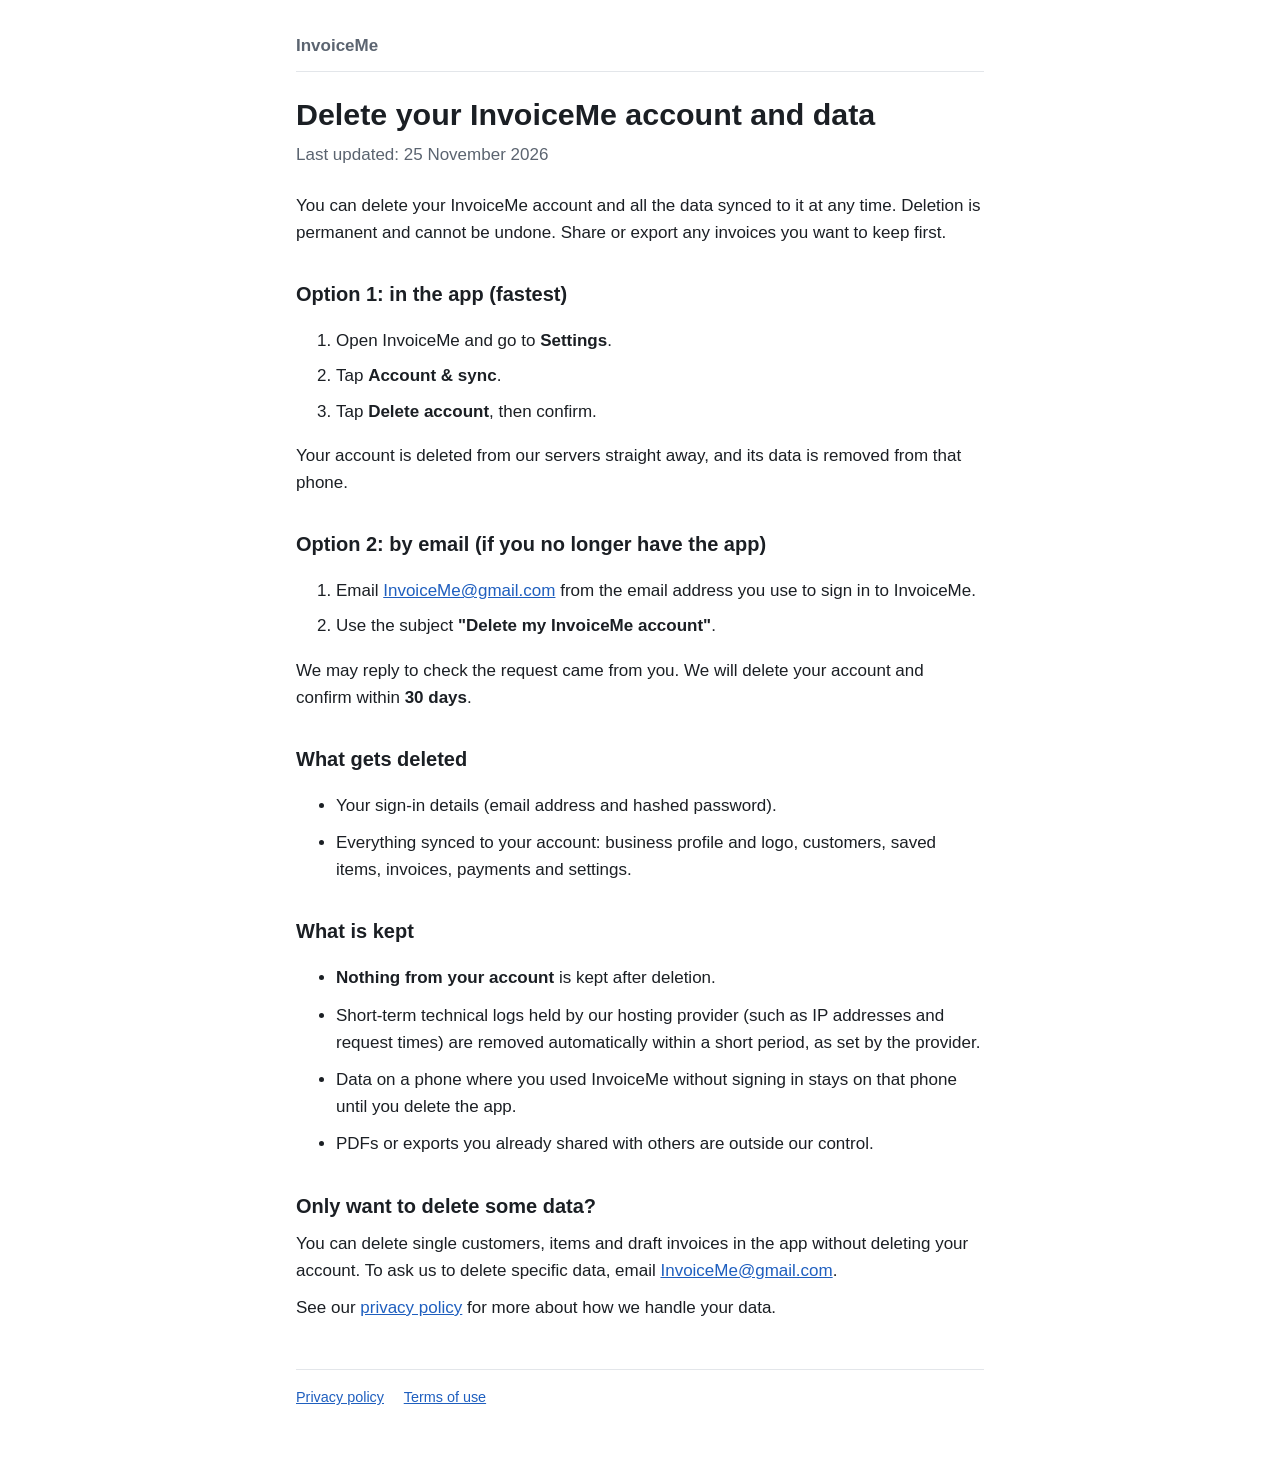
==== delete-account.html @ 8d62319c "Publish InvoiceMe privacy policy, terms and account deletion page Co-Authored-By: Claude Opus 5.5 <n" ====
<!doctype html>
<html lang="en-GB">
<head>
  <meta charset="utf-8">
  <meta name="viewport" content="width=device-width, initial-scale=1">
  <title>Delete your InvoiceMe account</title>
  <link rel="stylesheet" href="style.css">
</head>
<body>
<main>
  <header class="site"><a href="index.html">InvoiceMe</a></header>

  <h1>Delete your InvoiceMe account and data</h1>
  <p class="updated">Last updated: 25 November 2026</p>

  <p>You can delete your InvoiceMe account and all the data synced to it at any time. Deletion is permanent and cannot be undone. Share or export any invoices you want to keep first.</p>

  <h2>Option 1: in the app (fastest)</h2>
  <ol class="steps">
    <li>Open InvoiceMe and go to <strong>Settings</strong>.</li>
    <li>Tap <strong>Account &amp; sync</strong>.</li>
    <li>Tap <strong>Delete account</strong>, then confirm.</li>
  </ol>
  <p>Your account is deleted from our servers straight away, and its data is removed from that phone.</p>

  <h2>Option 2: by email (if you no longer have the app)</h2>
  <ol class="steps">
    <li>Email <a href="mailto:InvoiceMe@gmail.com">InvoiceMe@gmail.com</a> from the email address you use to sign in to InvoiceMe.</li>
    <li>Use the subject <strong>"Delete my InvoiceMe account"</strong>.</li>
  </ol>
  <p>We may reply to check the request came from you. We will delete your account and confirm within <strong>30 days</strong>.</p>

  <h2>What gets deleted</h2>
  <ul>
    <li>Your sign-in details (email address and hashed password).</li>
    <li>Everything synced to your account: business profile and logo, customers, saved items, invoices, payments and settings.</li>
  </ul>

  <h2>What is kept</h2>
  <ul>
    <li><strong>Nothing from your account</strong> is kept after deletion.</li>
    <li>Short-term technical logs held by our hosting provider (such as IP addresses and request times) are removed automatically within a short period, as set by the provider.</li>
    <li>Data on a phone where you used InvoiceMe without signing in stays on that phone until you delete the app.</li>
    <li>PDFs or exports you already shared with others are outside our control.</li>
  </ul>

  <h2>Only want to delete some data?</h2>
  <p>You can delete single customers, items and draft invoices in the app without deleting your account. To ask us to delete specific data, email <a href="mailto:InvoiceMe@gmail.com">InvoiceMe@gmail.com</a>.</p>

  <p>See our <a href="privacy.html">privacy policy</a> for more about how we handle your data.</p>

  <footer class="site">
    <a href="privacy.html">Privacy policy</a>
    <a href="terms.html">Terms of use</a>
  </footer>
</main>
</body>
</html>
---- style.css ----
/* Shared look for the InvoiceMe policy pages. */
:root {
  --bg: #ffffff;
  --ink: #1b1f24;
  --muted: #5b6470;
  --line: #e3e6ea;
  --accent: #1f5fbf;
  --todo-bg: #fff3b0;
  --todo-ink: #5c4400;
}
@media (prefers-color-scheme: dark) {
  :root {
    --bg: #14171b;
    --ink: #e9ecef;
    --muted: #a3abb5;
    --line: #2a2f36;
    --accent: #7fb0ff;
    --todo-bg: #4a3b00;
    --todo-ink: #ffe58a;
  }
}
* { box-sizing: border-box; }
body {
  margin: 0;
  background: var(--bg);
  color: var(--ink);
  font: 17px/1.6 -apple-system, BlinkMacSystemFont, "Segoe UI", Roboto, Helvetica, Arial, sans-serif;
}
main { max-width: 720px; margin: 0 auto; padding: 32px 16px 64px; }
header.site { border-bottom: 1px solid var(--line); padding-bottom: 12px; margin-bottom: 24px; }
header.site a { color: var(--muted); text-decoration: none; font-weight: 600; }
h1 { font-size: 1.9rem; line-height: 1.2; margin: 0 0 8px; }
h2 { font-size: 1.25rem; margin: 32px 0 8px; }
h3 { font-size: 1.05rem; margin: 20px 0 4px; }
p, li { margin: 0 0 10px; }
a { color: var(--accent); }
.updated { color: var(--muted); margin-bottom: 24px; }
.summary { border: 1px solid var(--line); border-radius: 10px; padding: 12px 20px; margin: 16px 0 8px; }
.steps li { margin-bottom: 8px; }
/* Details the owner still has to fill in. Remove the <mark> once filled. */
mark.todo { background: var(--todo-bg); color: var(--todo-ink); padding: 0 4px; border-radius: 4px; font-weight: 600; }
footer.site { border-top: 1px solid var(--line); margin-top: 48px; padding-top: 16px; color: var(--muted); font-size: 0.9rem; }
footer.site a { margin-right: 16px; }
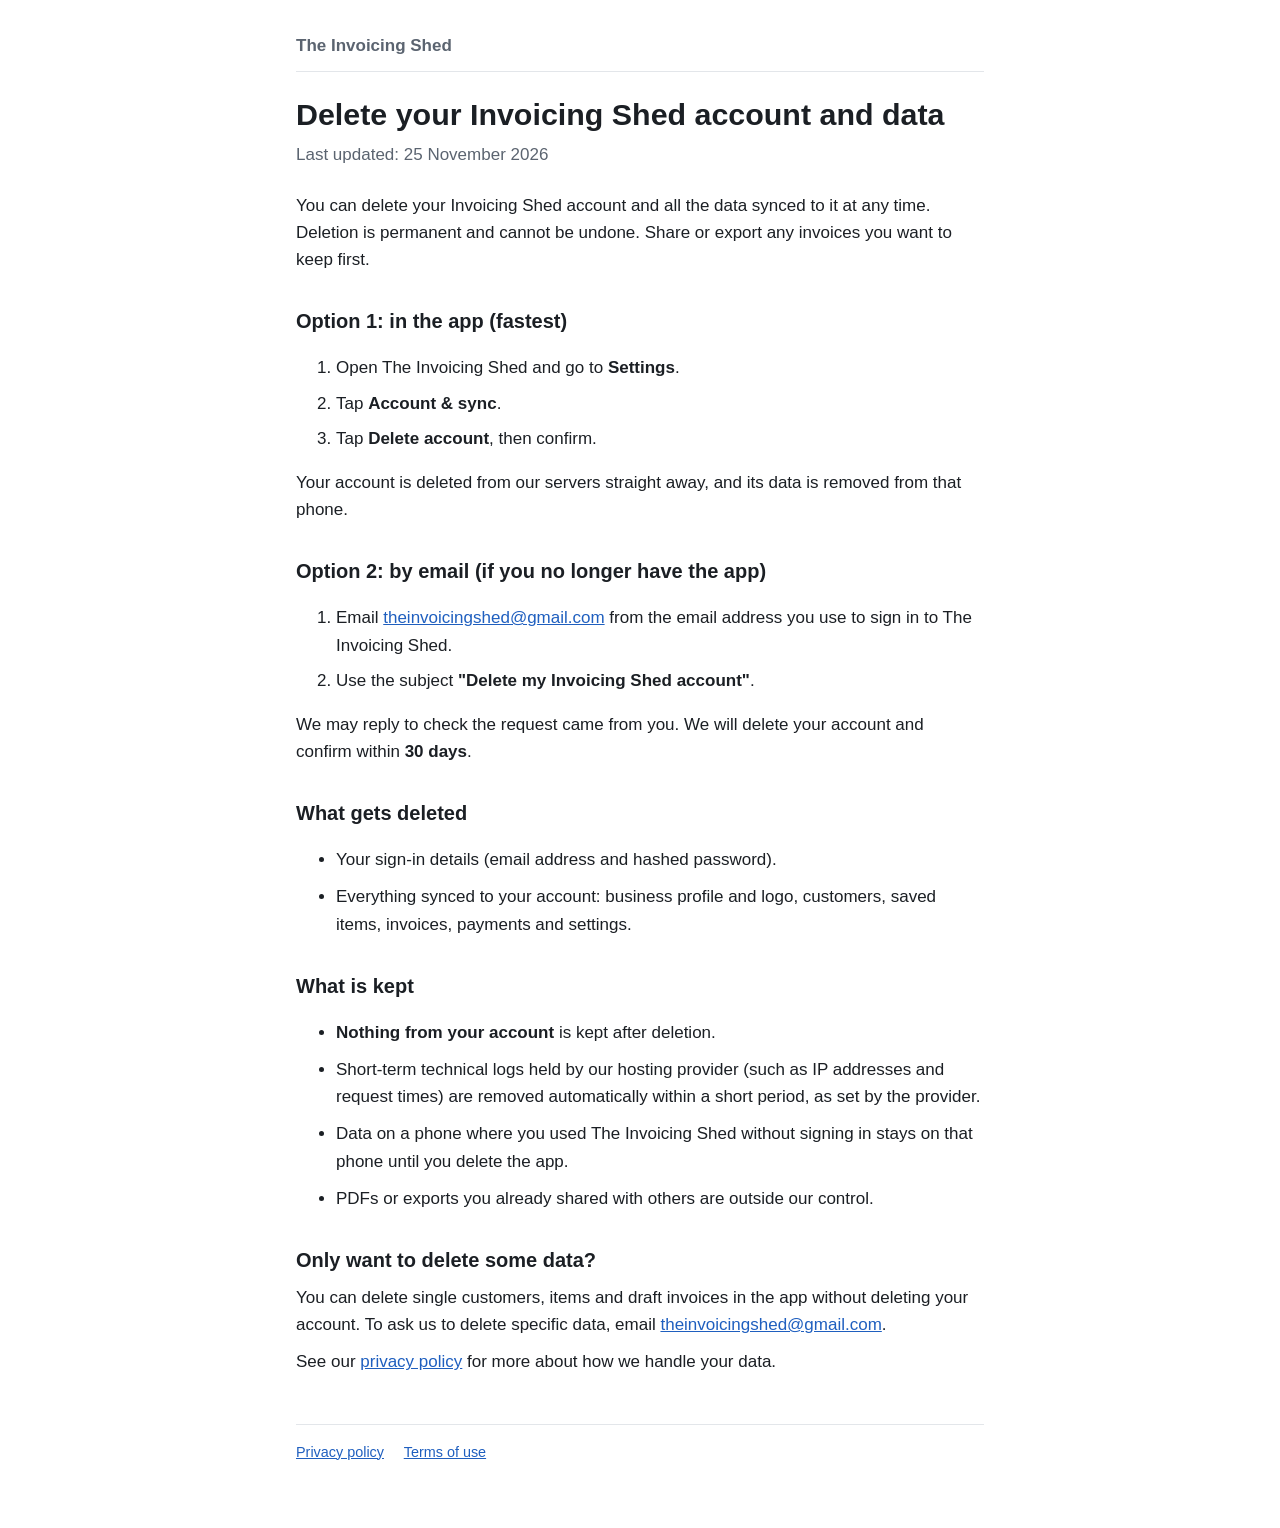
==== commit 80faf37f: "Rename to The Invoicing Shed Updates the name, publisher and contact email on all policy pages.  Co-" ====
--- a/delete-account.html
+++ b/delete-account.html
@@ -3,21 +3,21 @@
 <head>
   <meta charset="utf-8">
   <meta name="viewport" content="width=device-width, initial-scale=1">
-  <title>Delete your InvoiceMe account</title>
+  <title>Delete your Invoicing Shed account</title>
   <link rel="stylesheet" href="style.css">
 </head>
 <body>
 <main>
-  <header class="site"><a href="index.html">InvoiceMe</a></header>
+  <header class="site"><a href="index.html">The Invoicing Shed</a></header>
 
-  <h1>Delete your InvoiceMe account and data</h1>
+  <h1>Delete your Invoicing Shed account and data</h1>
   <p class="updated">Last updated: 25 November 2026</p>
 
-  <p>You can delete your InvoiceMe account and all the data synced to it at any time. Deletion is permanent and cannot be undone. Share or export any invoices you want to keep first.</p>
+  <p>You can delete your Invoicing Shed account and all the data synced to it at any time. Deletion is permanent and cannot be undone. Share or export any invoices you want to keep first.</p>
 
   <h2>Option 1: in the app (fastest)</h2>
   <ol class="steps">
-    <li>Open InvoiceMe and go to <strong>Settings</strong>.</li>
+    <li>Open The Invoicing Shed and go to <strong>Settings</strong>.</li>
     <li>Tap <strong>Account &amp; sync</strong>.</li>
     <li>Tap <strong>Delete account</strong>, then confirm.</li>
   </ol>
@@ -25,8 +25,8 @@
 
   <h2>Option 2: by email (if you no longer have the app)</h2>
   <ol class="steps">
-    <li>Email <a href="mailto:InvoiceMe@gmail.com">InvoiceMe@gmail.com</a> from the email address you use to sign in to InvoiceMe.</li>
-    <li>Use the subject <strong>"Delete my InvoiceMe account"</strong>.</li>
+    <li>Email <a href="mailto:theinvoicingshed@gmail.com">theinvoicingshed@gmail.com</a> from the email address you use to sign in to The Invoicing Shed.</li>
+    <li>Use the subject <strong>"Delete my Invoicing Shed account"</strong>.</li>
   </ol>
   <p>We may reply to check the request came from you. We will delete your account and confirm within <strong>30 days</strong>.</p>
 
@@ -40,12 +40,12 @@
   <ul>
     <li><strong>Nothing from your account</strong> is kept after deletion.</li>
     <li>Short-term technical logs held by our hosting provider (such as IP addresses and request times) are removed automatically within a short period, as set by the provider.</li>
-    <li>Data on a phone where you used InvoiceMe without signing in stays on that phone until you delete the app.</li>
+    <li>Data on a phone where you used The Invoicing Shed without signing in stays on that phone until you delete the app.</li>
     <li>PDFs or exports you already shared with others are outside our control.</li>
   </ul>
 
   <h2>Only want to delete some data?</h2>
-  <p>You can delete single customers, items and draft invoices in the app without deleting your account. To ask us to delete specific data, email <a href="mailto:InvoiceMe@gmail.com">InvoiceMe@gmail.com</a>.</p>
+  <p>You can delete single customers, items and draft invoices in the app without deleting your account. To ask us to delete specific data, email <a href="mailto:theinvoicingshed@gmail.com">theinvoicingshed@gmail.com</a>.</p>
 
   <p>See our <a href="privacy.html">privacy policy</a> for more about how we handle your data.</p>
 
--- a/style.css
+++ b/style.css
@@ -1,4 +1,4 @@
-/* Shared look for the InvoiceMe policy pages. */
+/* Shared look for the Invoicing Shed policy pages. */
 :root {
   --bg: #ffffff;
   --ink: #1b1f24;
